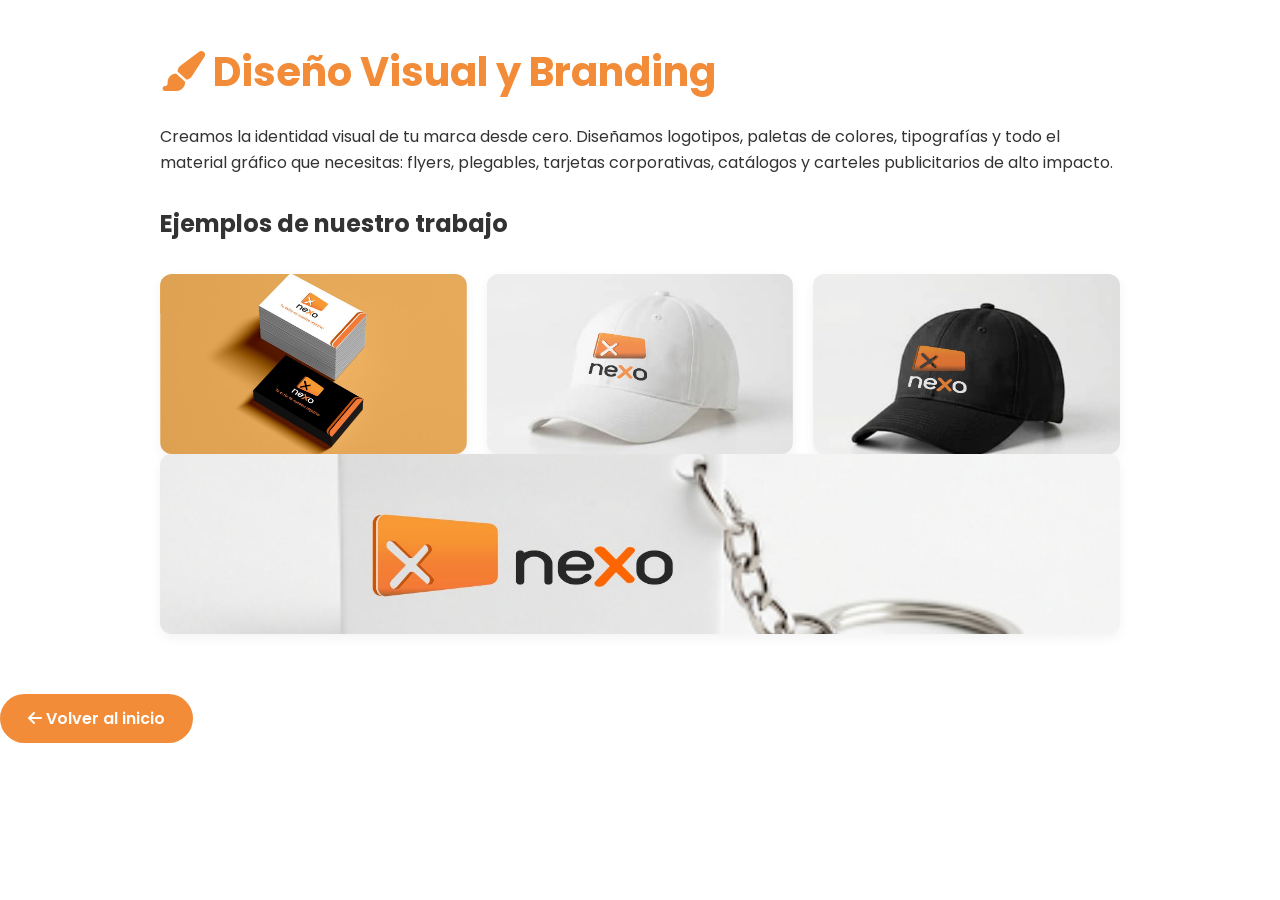
==== diseno.html @ 45d6fbaf "Actualizar diseno.html" ====
<!DOCTYPE html>
<html lang="es">
<head>
    <meta charset="UTF-8">
    <meta name="viewport" content="width=device-width, initial-scale=1.0">
    <title>Diseño Visual y Branding | NEXO</title>
    <link href="https://fonts.googleapis.com/css2?family=Poppins:wght@300;400;500;600;700&display=swap" rel="stylesheet">
    <link rel="stylesheet" href="https://cdnjs.cloudflare.com/ajax/libs/font-awesome/6.4.0/css/all.min.css">
    <style>
        :root {
            --naranja: #F28C38;
            --blanco: #fff;
            --gris-oscuro: #333;
            --gris-claro: #f4f4f4;
            --radio: 12px;
        }
        * { margin: 0; padding: 0; box-sizing: border-box; }
        body { font-family: 'Poppins', sans-serif; color: var(--gris-oscuro); background: var(--blanco); line-height: 1.6; }
        .container { max-width: 1000px; margin: auto; padding: 40px 20px; }
        h1 { color: var(--naranja); margin-bottom: 20px; font-size: 2.5rem; }
        h2 { margin: 30px 0 15px; }
        .btn { display: inline-block; padding: 12px 28px; background: var(--naranja); color: white; border-radius: 50px; font-weight: 600; text-decoration: none; margin-top: 20px; }
        .btn:hover { background: #d97706; }
        .ejemplos { display: grid; grid-template-columns: repeat(auto-fit, minmax(250px, 1fr)); gap: 20px; margin-top: 30px; }
        .ejemplo { background: var(--gris-claro); border-radius: var(--radio); overflow: hidden; box-shadow: 0 4px 12px rgba(0,0,0,0.05); }
        .ejemplo img { width: 100%; height: 180px; object-fit: cover; display: block; }
        .ejemplo p { padding: 15px; font-weight: 500; }
    </style>
</head>
<body>
    <div class="container">
        <h1><i class="fas fa-paint-brush"></i> Diseño Visual y Branding</h1>
        <p>Creamos la identidad visual de tu marca desde cero. Diseñamos logotipos, paletas de colores, tipografías y todo el material gráfico que necesitas: flyers, plegables, tarjetas corporativas, catálogos y carteles publicitarios de alto impacto.</p>
        
        <h2>Ejemplos de nuestro trabajo</h2>
        <div class="ejemplos">
            <div class="ejemplo">
                <img src="imagenes/diseno1.jpg" alt="Diseño de logotipo">
                
            </div>
            <div class="ejemplo">
                <img src="imagenes/diseno2.jpg" alt="Flyer promocional">
                
            </div>
            <div class="ejemplo">
                <img src="imagenes/diseno3.jpg" alt="Branding completo">
                
            </div>
        </div>
<div class="ejemplo">
                <img src="imagenes/diseno4.jpg" alt="Branding completo">
                
            </div>
        </div>

        
        <a href="index.html" class="btn"><i class="fas fa-arrow-left"></i> Volver al inicio</a>
    </div>
</body>
</html>
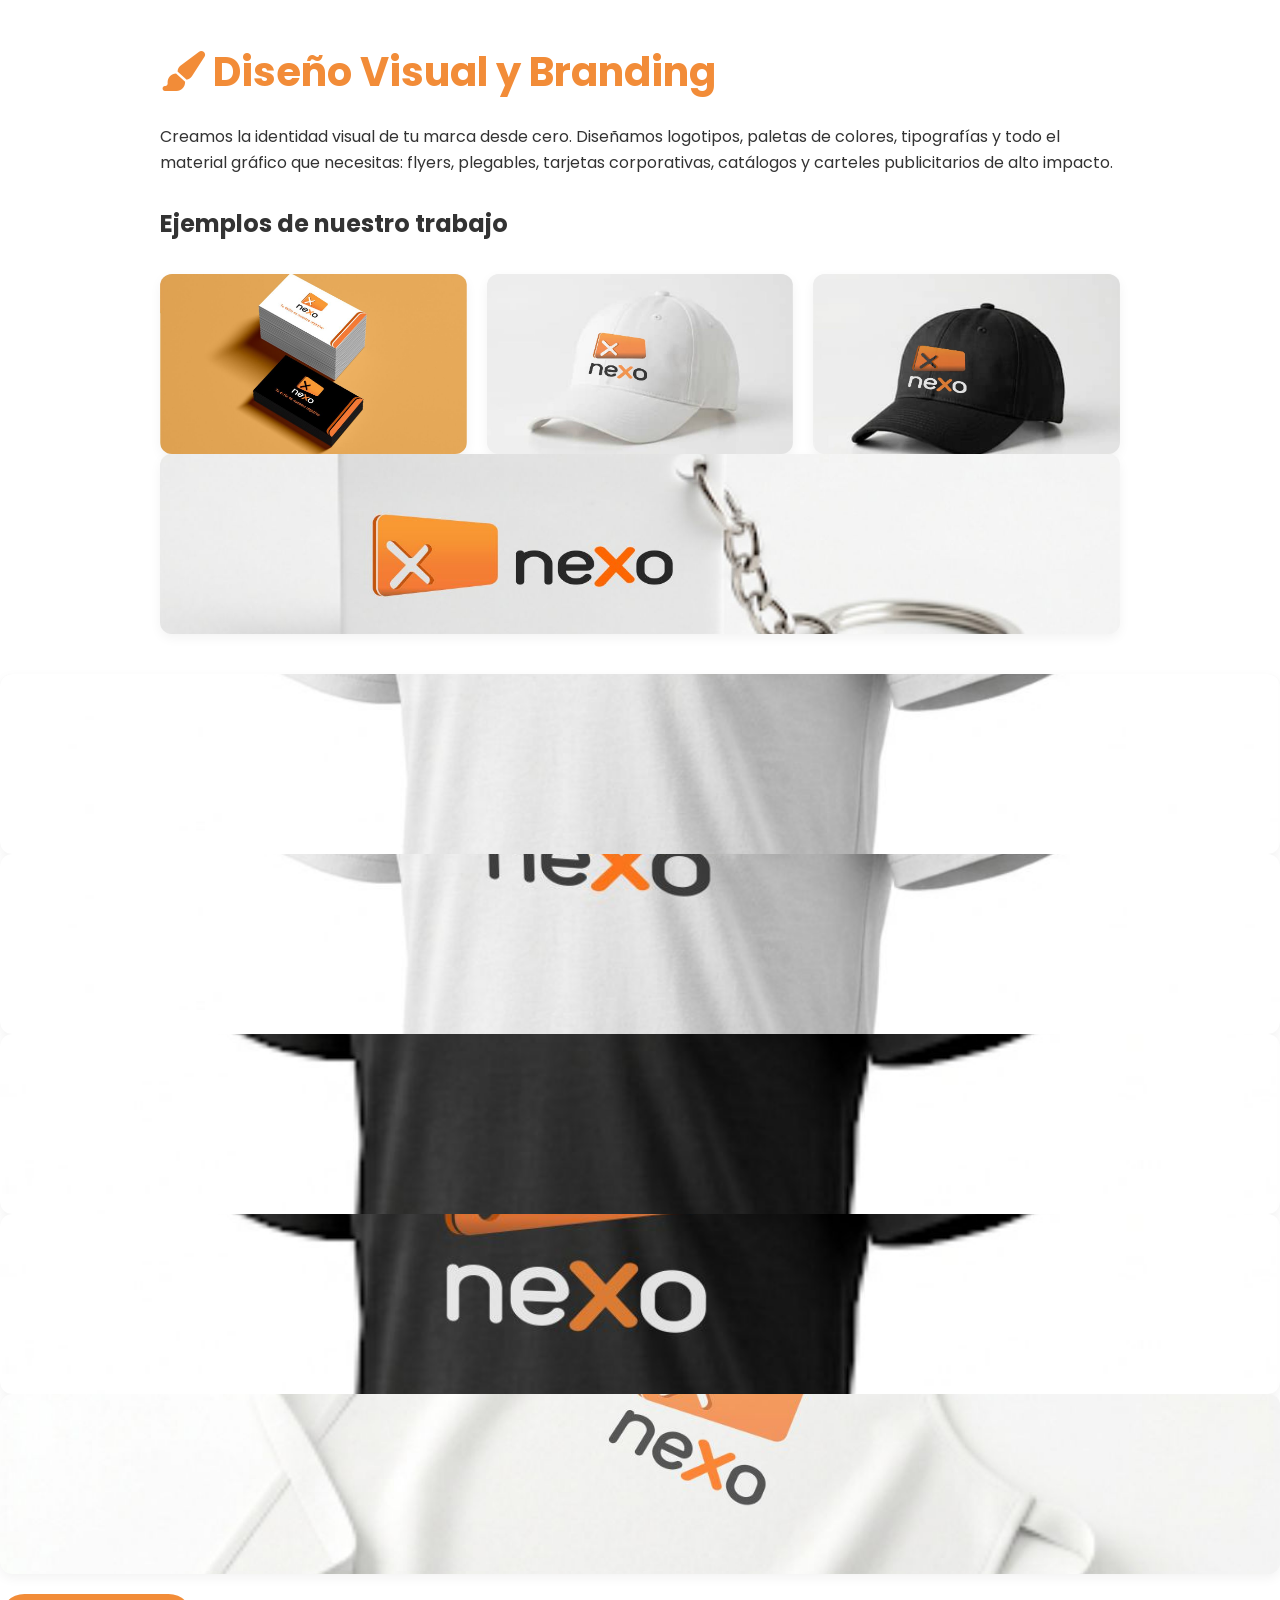
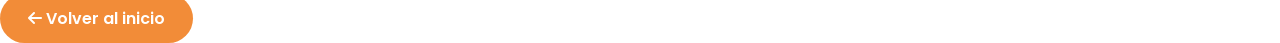
==== commit 6a636e7c: "Actualizar diseno.html" ====
--- a/diseno.html
+++ b/diseno.html
@@ -52,8 +52,38 @@
                 
             </div>
         </div>
+</div>
+<div class="ejemplo">
+                <img src="imagenes/diseno5.jpg" alt="Branding completo">
+                
+            </div>
+        </div>
+</div>
+<div class="ejemplo">
+                <img src="imagenes/diseno6.jpg" alt="Branding completo">
+                
+            </div>
+        </div>
+ </div>
+<div class="ejemplo">
+                <img src="imagenes/diseno7.jpg" alt="Branding completo">
+                
+            </div>
+        </div>       
+</div>
+<div class="ejemplo">
+                <img src="imagenes/diseno8.jpg" alt="Branding completo">
+                
+            </div>
+        </div>
+</div>
+<div class="ejemplo">
+                <img src="imagenes/diseno9.jpg" alt="Branding completo">
+                
+            </div>
+        </div>
 
-        
+
         <a href="index.html" class="btn"><i class="fas fa-arrow-left"></i> Volver al inicio</a>
     </div>
 </body>
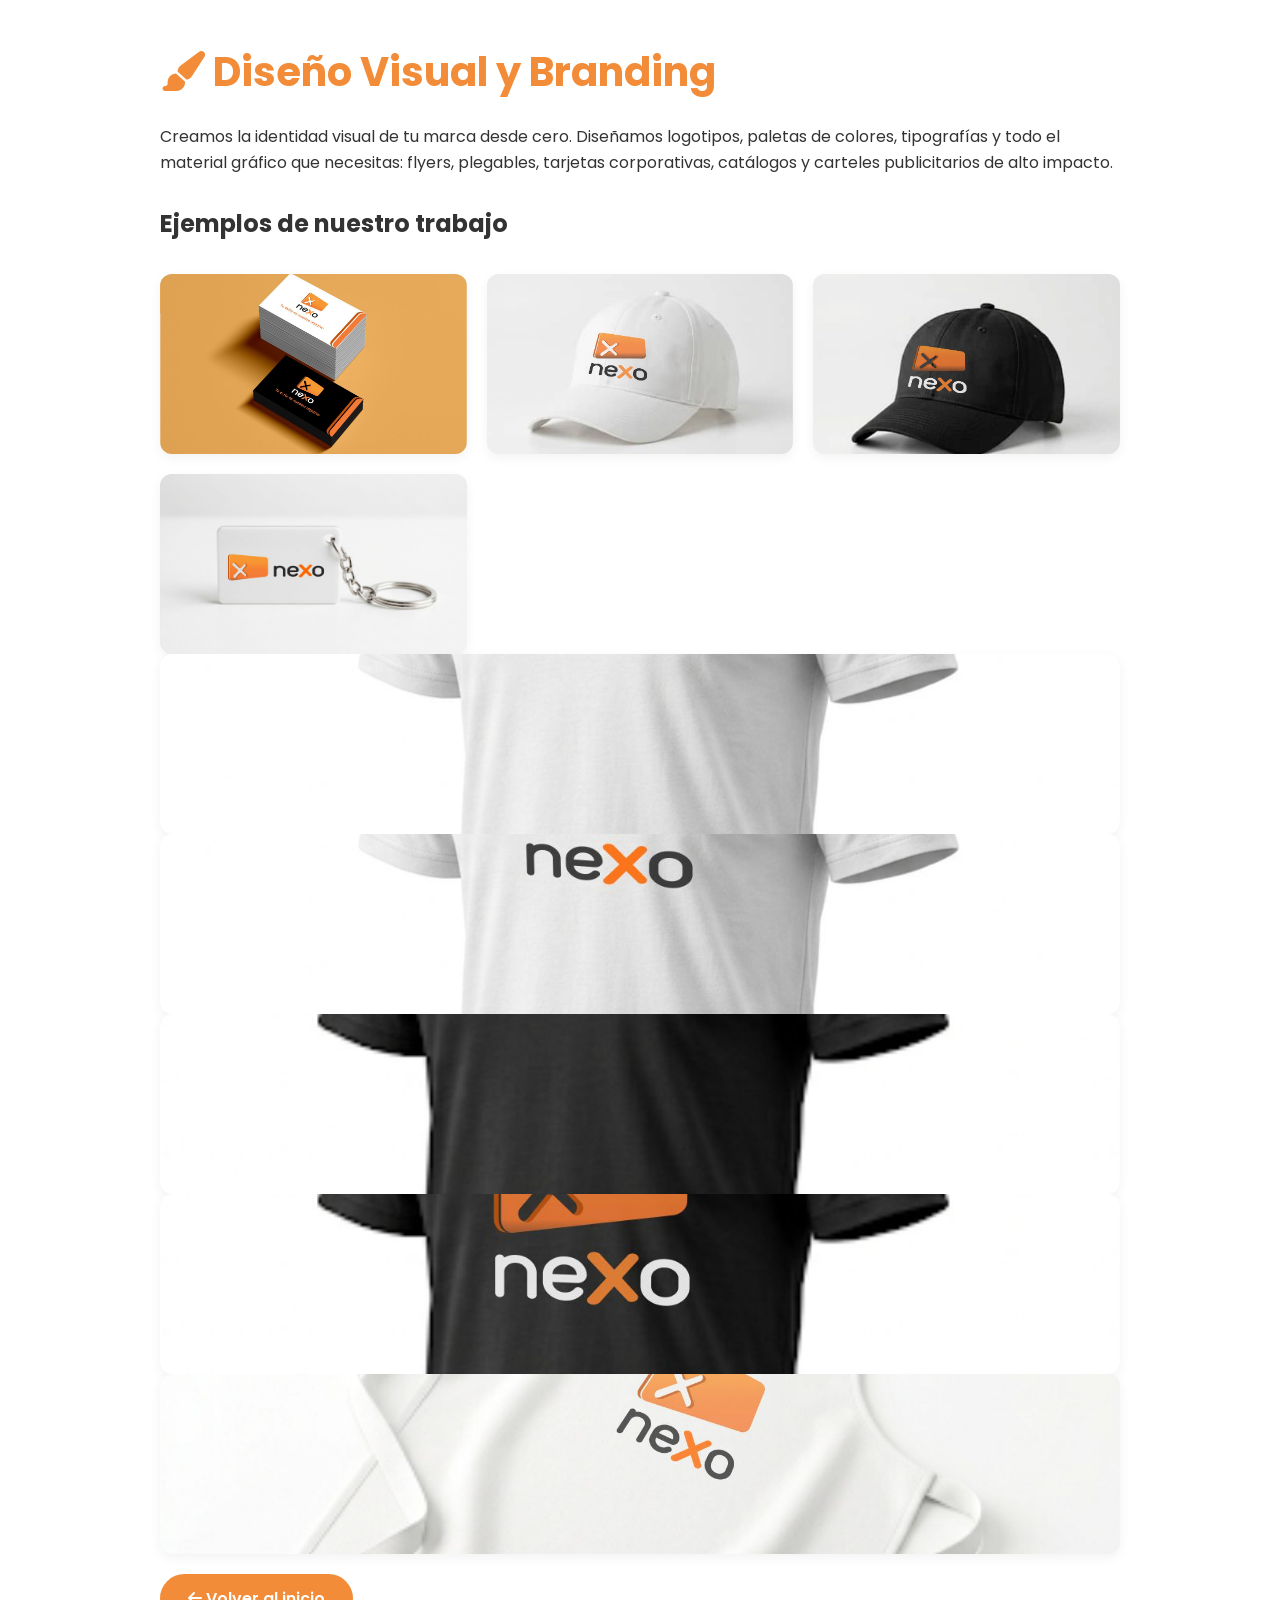
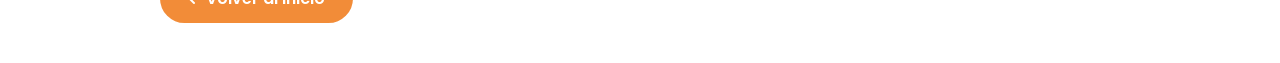
==== commit a4a7f085: "Actualizar diseno.html" ====
--- a/diseno.html
+++ b/diseno.html
@@ -46,42 +46,31 @@
                 <img src="imagenes/diseno3.jpg" alt="Branding completo">
                 
             </div>
-        </div>
 <div class="ejemplo">
                 <img src="imagenes/diseno4.jpg" alt="Branding completo">
                 
             </div>
-        </div>
 </div>
 <div class="ejemplo">
                 <img src="imagenes/diseno5.jpg" alt="Branding completo">
                 
             </div>
-        </div>
-</div>
 <div class="ejemplo">
                 <img src="imagenes/diseno6.jpg" alt="Branding completo">
                 
             </div>
-        </div>
- </div>
 <div class="ejemplo">
                 <img src="imagenes/diseno7.jpg" alt="Branding completo">
                 
             </div>
-        </div>       
-</div>
 <div class="ejemplo">
                 <img src="imagenes/diseno8.jpg" alt="Branding completo">
                 
             </div>
-        </div>
-</div>
 <div class="ejemplo">
                 <img src="imagenes/diseno9.jpg" alt="Branding completo">
                 
             </div>
-        </div>
 
 
         <a href="index.html" class="btn"><i class="fas fa-arrow-left"></i> Volver al inicio</a>
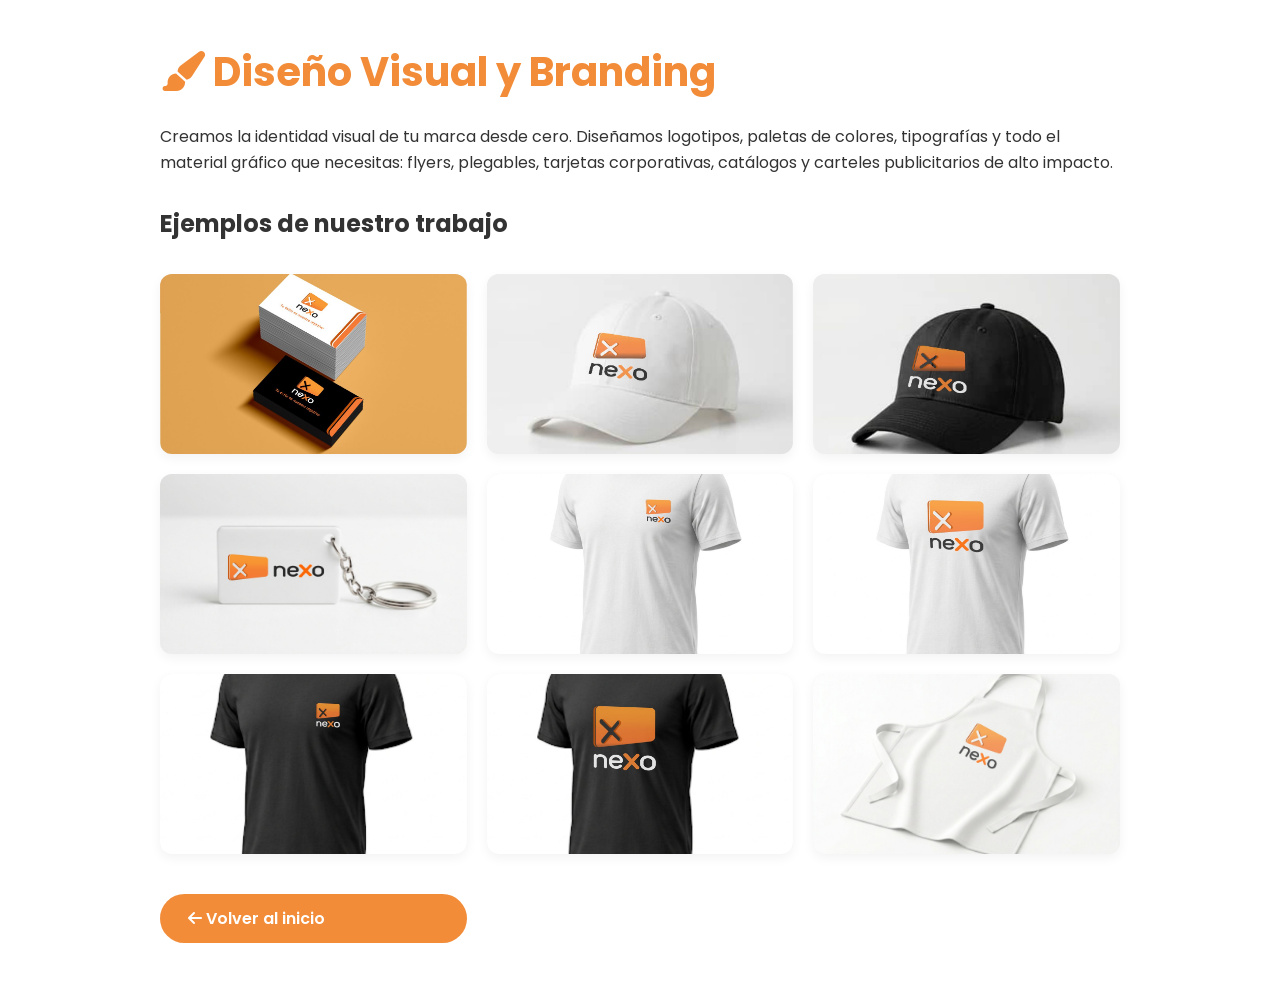
==== commit 3d4e61a8: "Actualizar diseno.html" ====
--- a/diseno.html
+++ b/diseno.html
@@ -50,7 +50,6 @@
                 <img src="imagenes/diseno4.jpg" alt="Branding completo">
                 
             </div>
-</div>
 <div class="ejemplo">
                 <img src="imagenes/diseno5.jpg" alt="Branding completo">
                 
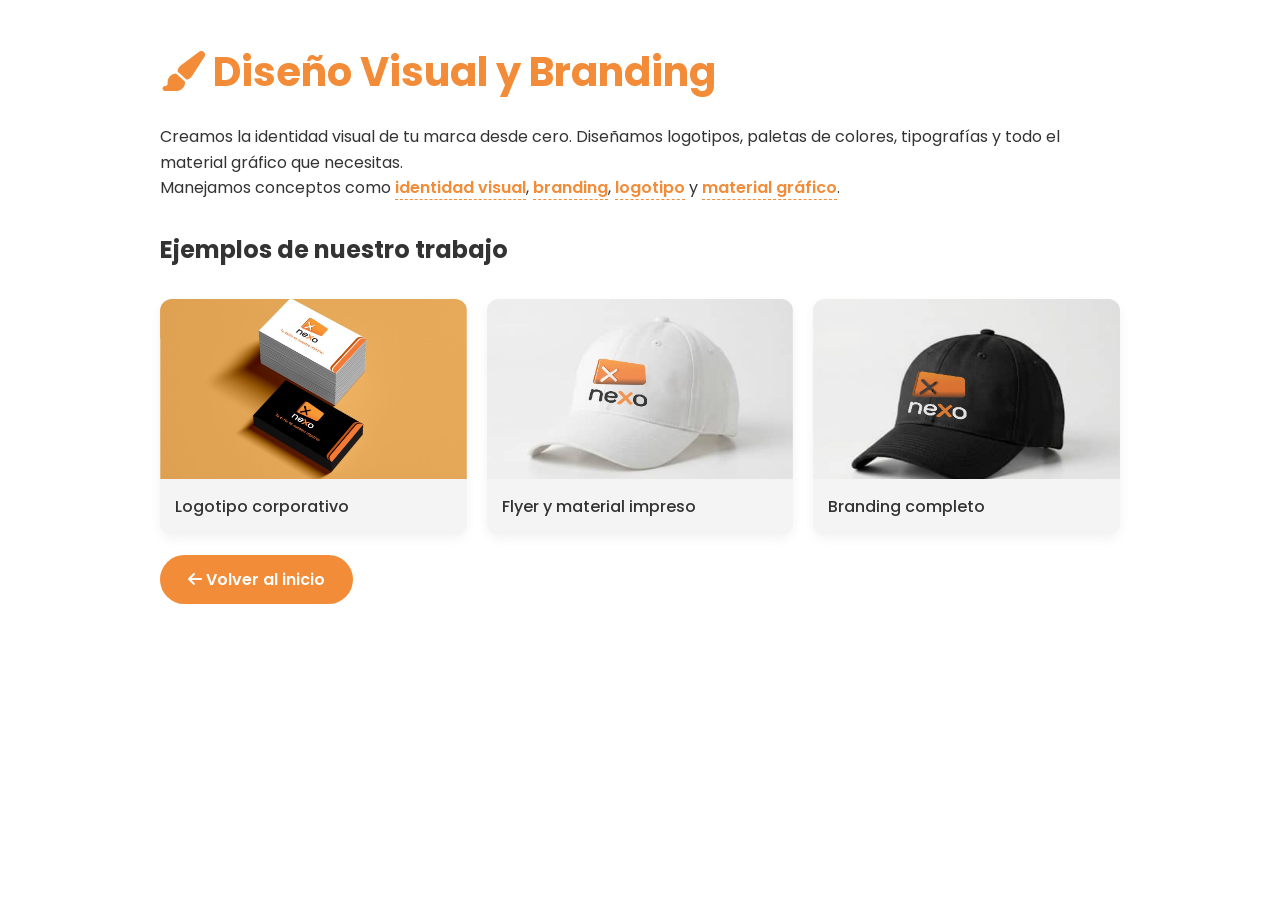
==== commit e8dea2b1: "Actualizar diseno.html" ====
--- a/diseno.html
+++ b/diseno.html
@@ -25,54 +25,90 @@
         .ejemplo { background: var(--gris-claro); border-radius: var(--radio); overflow: hidden; box-shadow: 0 4px 12px rgba(0,0,0,0.05); }
         .ejemplo img { width: 100%; height: 180px; object-fit: cover; display: block; }
         .ejemplo p { padding: 15px; font-weight: 500; }
+
+        .termino-destacado {
+            color: var(--naranja);
+            font-weight: 600;
+            cursor: pointer;
+            border-bottom: 1px dashed var(--naranja);
+            transition: 0.2s;
+        }
+        .termino-destacado:hover { opacity: 0.8; }
+
+        .modal-overlay {
+            position: fixed; top: 0; left: 0; width: 100%; height: 100%;
+            background: rgba(0,0,0,0.4); display: flex; align-items: center; justify-content: center;
+            z-index: 2000; visibility: hidden; opacity: 0; transition: 0.3s;
+        }
+        .modal-overlay.active { visibility: visible; opacity: 1; }
+        .modal {
+            background: white; border-radius: var(--radio); padding: 30px;
+            max-width: 500px; width: 90%; box-shadow: 0 20px 40px rgba(0,0,0,0.2); position: relative;
+        }
+        .modal h3 { color: var(--naranja); margin-bottom: 15px; }
+        .modal p { margin-bottom: 15px; }
+        .modal .cierre {
+            position: absolute; top: 15px; right: 15px; background: none; border: none;
+            font-size: 1.4rem; cursor: pointer; color: #999;
+        }
     </style>
 </head>
 <body>
     <div class="container">
         <h1><i class="fas fa-paint-brush"></i> Diseño Visual y Branding</h1>
-        <p>Creamos la identidad visual de tu marca desde cero. Diseñamos logotipos, paletas de colores, tipografías y todo el material gráfico que necesitas: flyers, plegables, tarjetas corporativas, catálogos y carteles publicitarios de alto impacto.</p>
+        <p>Creamos la identidad visual de tu marca desde cero. Diseñamos logotipos, paletas de colores, tipografías y todo el material gráfico que necesitas.</p>
+        <p>Manejamos conceptos como 
+            <span class="termino-destacado" data-titulo="Identidad visual" data-descripcion="Conjunto de elementos gráficos que representan tu marca (logo, colores, tipografía). Resultado: una imagen profesional y coherente en todos los canales.">identidad visual</span>, 
+            <span class="termino-destacado" data-titulo="Branding" data-descripcion="Construimos la personalidad de tu marca y la conexión emocional con tus clientes. Resultado: mayor fidelización y diferenciación.">branding</span>, 
+            <span class="termino-destacado" data-titulo="Logotipo" data-descripcion="Diseñamos el símbolo principal de tu empresa. Resultado: fácil reconocimiento y profesionalismo.">logotipo</span> y 
+            <span class="termino-destacado" data-titulo="Material gráfico" data-descripcion="Producimos flyers, plegables, tarjetas, catálogos y carteles. Resultado: comunicación impresa de alto impacto.">material gráfico</span>.
+        </p>
         
         <h2>Ejemplos de nuestro trabajo</h2>
         <div class="ejemplos">
             <div class="ejemplo">
                 <img src="imagenes/diseno1.jpg" alt="Diseño de logotipo">
-                
+                <p>Logotipo corporativo</p>
             </div>
             <div class="ejemplo">
                 <img src="imagenes/diseno2.jpg" alt="Flyer promocional">
-                
+                <p>Flyer y material impreso</p>
             </div>
             <div class="ejemplo">
                 <img src="imagenes/diseno3.jpg" alt="Branding completo">
-                
+                <p>Branding completo</p>
             </div>
-<div class="ejemplo">
-                <img src="imagenes/diseno4.jpg" alt="Branding completo">
-                
-            </div>
-<div class="ejemplo">
-                <img src="imagenes/diseno5.jpg" alt="Branding completo">
-                
-            </div>
-<div class="ejemplo">
-                <img src="imagenes/diseno6.jpg" alt="Branding completo">
-                
-            </div>
-<div class="ejemplo">
-                <img src="imagenes/diseno7.jpg" alt="Branding completo">
-                
-            </div>
-<div class="ejemplo">
-                <img src="imagenes/diseno8.jpg" alt="Branding completo">
-                
-            </div>
-<div class="ejemplo">
-                <img src="imagenes/diseno9.jpg" alt="Branding completo">
-                
-            </div>
-
-
+        </div>
+        
         <a href="index.html" class="btn"><i class="fas fa-arrow-left"></i> Volver al inicio</a>
     </div>
+
+    <div class="modal-overlay" id="modalOverlay">
+        <div class="modal">
+            <button class="cierre" id="cerrarModal">&times;</button>
+            <h3 id="modalTitulo"></h3>
+            <p id="modalDescripcion"></p>
+        </div>
+    </div>
+
+    <script>
+        const modalOverlay = document.getElementById('modalOverlay');
+        const modalTitulo = document.getElementById('modalTitulo');
+        const modalDescripcion = document.getElementById('modalDescripcion');
+        const cerrarModal = document.getElementById('cerrarModal');
+
+        document.querySelectorAll('.termino-destacado').forEach(termino => {
+            termino.addEventListener('click', () => {
+                modalTitulo.textContent = termino.dataset.titulo;
+                modalDescripcion.textContent = termino.dataset.descripcion;
+                modalOverlay.classList.add('active');
+            });
+        });
+
+        cerrarModal.addEventListener('click', () => modalOverlay.classList.remove('active'));
+        modalOverlay.addEventListener('click', (e) => {
+            if (e.target === modalOverlay) modalOverlay.classList.remove('active');
+        });
+    </script>
 </body>
 </html>
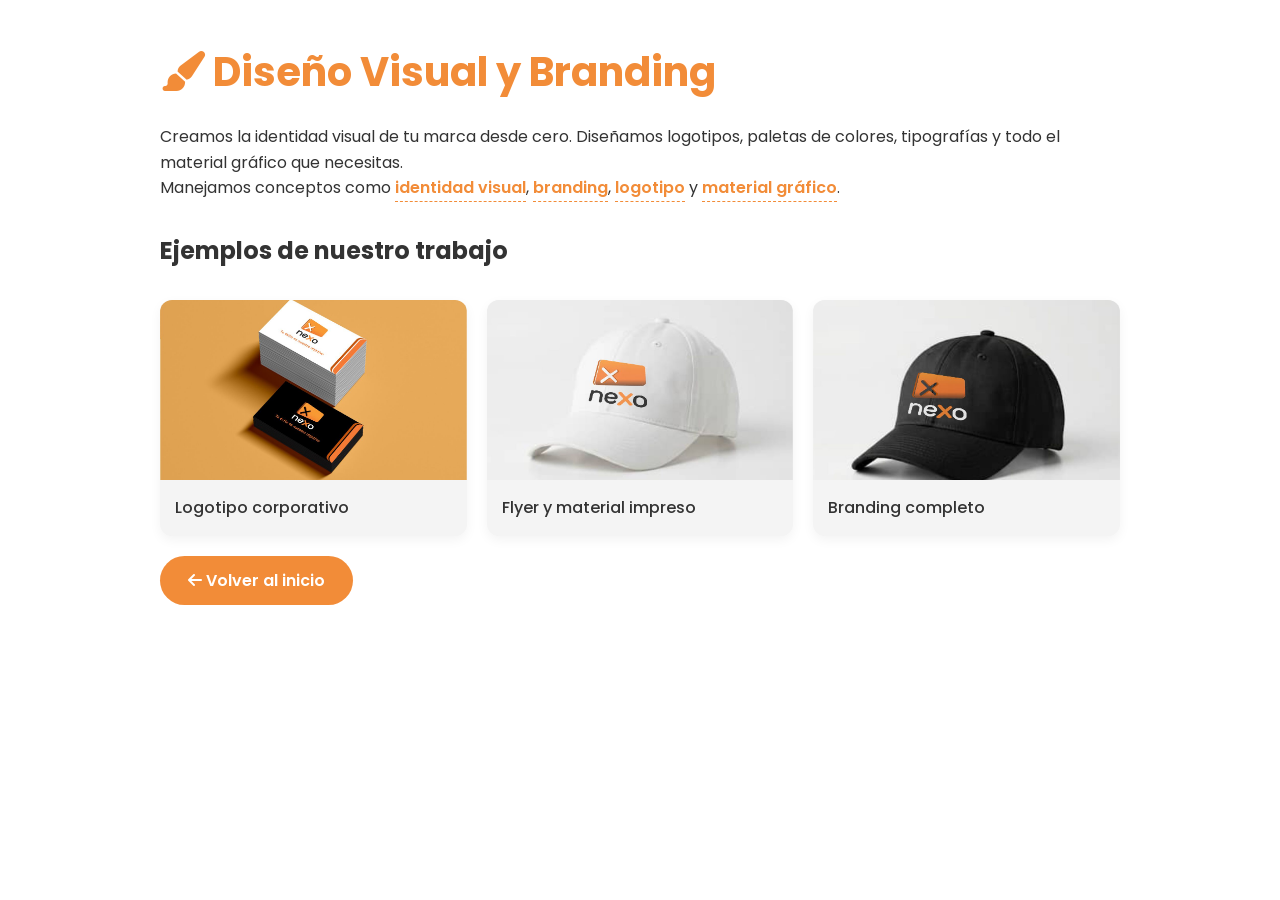
==== commit ab0d6265: "Update diseno.html" ====
--- a/diseno.html
+++ b/diseno.html
@@ -27,11 +27,9 @@
         .ejemplo p { padding: 15px; font-weight: 500; }
 
         .termino-destacado {
-            color: var(--naranja);
-            font-weight: 600;
-            cursor: pointer;
-            border-bottom: 1px dashed var(--naranja);
-            transition: 0.2s;
+            background: none; border: none; padding: 0; font: inherit;
+            color: var(--naranja); font-weight: 600; cursor: pointer;
+            border-bottom: 1px dashed var(--naranja); transition: 0.2s;
         }
         .termino-destacado:hover { opacity: 0.8; }
 
@@ -55,13 +53,13 @@
 </head>
 <body>
     <div class="container">
-        <h1><i class="fas fa-paint-brush"></i> Diseño Visual y Branding</h1>
+        <h1><i class="fas fa-paint-brush" aria-hidden="true"></i> Diseño Visual y Branding</h1>
         <p>Creamos la identidad visual de tu marca desde cero. Diseñamos logotipos, paletas de colores, tipografías y todo el material gráfico que necesitas.</p>
         <p>Manejamos conceptos como 
-            <span class="termino-destacado" data-titulo="Identidad visual" data-descripcion="Conjunto de elementos gráficos que representan tu marca (logo, colores, tipografía). Resultado: una imagen profesional y coherente en todos los canales.">identidad visual</span>, 
-            <span class="termino-destacado" data-titulo="Branding" data-descripcion="Construimos la personalidad de tu marca y la conexión emocional con tus clientes. Resultado: mayor fidelización y diferenciación.">branding</span>, 
-            <span class="termino-destacado" data-titulo="Logotipo" data-descripcion="Diseñamos el símbolo principal de tu empresa. Resultado: fácil reconocimiento y profesionalismo.">logotipo</span> y 
-            <span class="termino-destacado" data-titulo="Material gráfico" data-descripcion="Producimos flyers, plegables, tarjetas, catálogos y carteles. Resultado: comunicación impresa de alto impacto.">material gráfico</span>.
+            <button class="termino-destacado" data-titulo="Identidad visual" data-descripcion="Conjunto de elementos gráficos que representan tu marca (logo, colores, tipografía). Resultado: una imagen profesional y coherente en todos los canales.">identidad visual</button>, 
+            <button class="termino-destacado" data-titulo="Branding" data-descripcion="Construimos la personalidad de tu marca y la conexión emocional con tus clientes. Resultado: mayor fidelización y diferenciación.">branding</button>, 
+            <button class="termino-destacado" data-titulo="Logotipo" data-descripcion="Diseñamos el símbolo principal de tu empresa. Resultado: fácil reconocimiento y profesionalismo.">logotipo</button> y 
+            <button class="termino-destacado" data-titulo="Material gráfico" data-descripcion="Producimos flyers, plegables, tarjetas, catálogos y carteles. Resultado: comunicación impresa de alto impacto.">material gráfico</button>.
         </p>
         
         <h2>Ejemplos de nuestro trabajo</h2>
@@ -83,9 +81,9 @@
         <a href="index.html" class="btn"><i class="fas fa-arrow-left"></i> Volver al inicio</a>
     </div>
 
-    <div class="modal-overlay" id="modalOverlay">
+    <div class="modal-overlay" id="modalOverlay" role="dialog" aria-modal="true" aria-labelledby="modalTitulo">
         <div class="modal">
-            <button class="cierre" id="cerrarModal">&times;</button>
+            <button class="cierre" id="cerrarModal" aria-label="Cerrar">&times;</button>
             <h3 id="modalTitulo"></h3>
             <p id="modalDescripcion"></p>
         </div>
@@ -95,20 +93,31 @@
         const modalOverlay = document.getElementById('modalOverlay');
         const modalTitulo = document.getElementById('modalTitulo');
         const modalDescripcion = document.getElementById('modalDescripcion');
-        const cerrarModal = document.getElementById('cerrarModal');
+        const cerrarModalBtn = document.getElementById('cerrarModal');
+        let ultimoFoco = null;
 
-        document.querySelectorAll('.termino-destacado').forEach(termino => {
-            termino.addEventListener('click', () => {
-                modalTitulo.textContent = termino.dataset.titulo;
-                modalDescripcion.textContent = termino.dataset.descripcion;
-                modalOverlay.classList.add('active');
-            });
-        });
+        function abrirModal(boton) {
+            modalTitulo.textContent = boton.dataset.titulo;
+            modalDescripcion.textContent = boton.dataset.descripcion;
+            modalOverlay.classList.add('active');
+            ultimoFoco = boton;
+            cerrarModalBtn.focus();
+            document.body.style.overflow = 'hidden';
+        }
 
-        cerrarModal.addEventListener('click', () => modalOverlay.classList.remove('active'));
-        modalOverlay.addEventListener('click', (e) => {
-            if (e.target === modalOverlay) modalOverlay.classList.remove('active');
-        });
+        function cerrarModal() {
+            modalOverlay.classList.remove('active');
+            document.body.style.overflow = '';
+            if (ultimoFoco) {
+                ultimoFoco.focus();
+                ultimoFoco = null;
+            }
+        }
+
+        document.querySelectorAll('.termino-destacado').forEach(boton => boton.addEventListener('click', () => abrirModal(boton)));
+        cerrarModalBtn.addEventListener('click', cerrarModal);
+        modalOverlay.addEventListener('click', (e) => { if (e.target === modalOverlay) cerrarModal(); });
+        document.addEventListener('keydown', (e) => { if (e.key === 'Escape' && modalOverlay.classList.contains('active')) cerrarModal(); });
     </script>
 </body>
-</html>+</html>
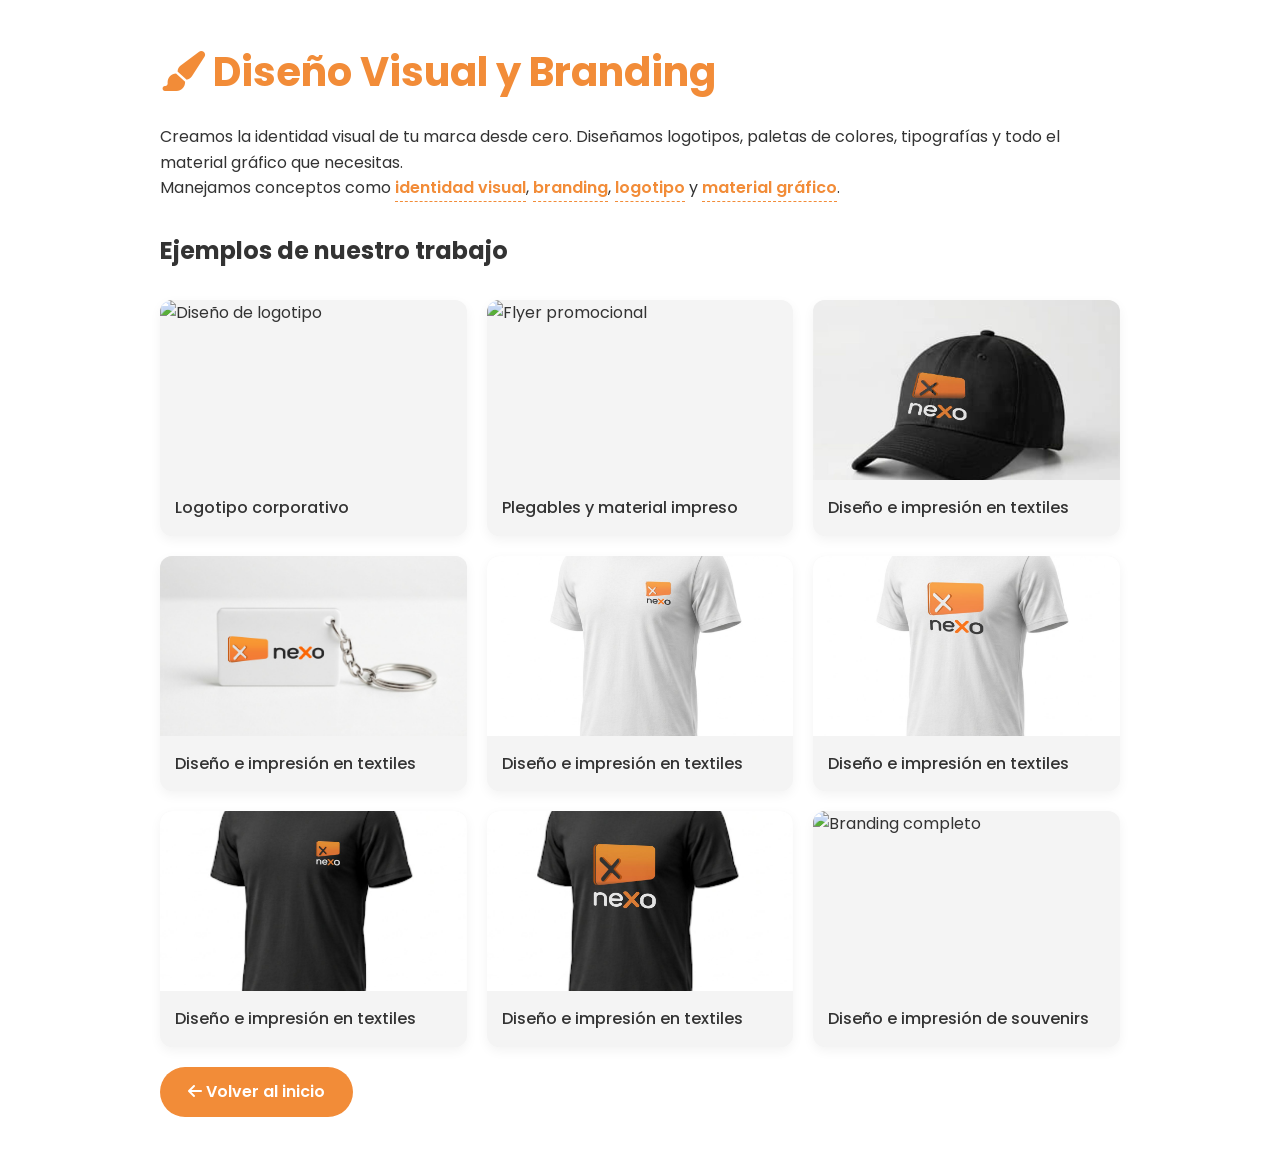
==== commit 44ca2e01: "Update diseno.html" ====
--- a/diseno.html
+++ b/diseno.html
@@ -65,17 +65,42 @@
         <h2>Ejemplos de nuestro trabajo</h2>
         <div class="ejemplos">
             <div class="ejemplo">
-                <img src="imagenes/diseno1.jpg" alt="Diseño de logotipo">
+                <img src="imagenes/disenologo.jpg" alt="Diseño de logotipo">
                 <p>Logotipo corporativo</p>
             </div>
             <div class="ejemplo">
-                <img src="imagenes/diseno2.jpg" alt="Flyer promocional">
-                <p>Flyer y material impreso</p>
+                <img src="imagenes/plegables.jpg" alt="Flyer promocional">
+                <p>Plegables y material impreso</p>
             </div>
             <div class="ejemplo">
                 <img src="imagenes/diseno3.jpg" alt="Branding completo">
-                <p>Branding completo</p>
+                <p>Diseño e impresión en textiles</p>
             </div>
+            <div class="ejemplo">
+                <img src="imagenes/diseno4.jpg" alt="Branding completo">
+                <p>Diseño e impresión en textiles</p>
+            </div>
+            <div class="ejemplo">
+                <img src="imagenes/diseno5.jpg" alt="Branding completo">
+                <p>Diseño e impresión en textiles</p>
+            </div>
+            <div class="ejemplo">
+                <img src="imagenes/diseno6.jpg" alt="Branding completo">
+                <p>Diseño e impresión en textiles</p>
+            </div>
+            <div class="ejemplo">
+                <img src="imagenes/diseno7.jpg" alt="Branding completo">
+                <p>Diseño e impresión en textiles</p>
+            </div>
+            <div class="ejemplo">
+                <img src="imagenes/diseno8.jpg" alt="Branding completo">
+                <p>Diseño e impresión en textiles</p>
+            </div>
+            <div class="ejemplo">
+                <img src="imagenes/souvenirs.jpg" alt="Branding completo">
+                <p>Diseño e impresión de souvenirs</p>
+            </div>
+            
         </div>
         
         <a href="index.html" class="btn"><i class="fas fa-arrow-left"></i> Volver al inicio</a>
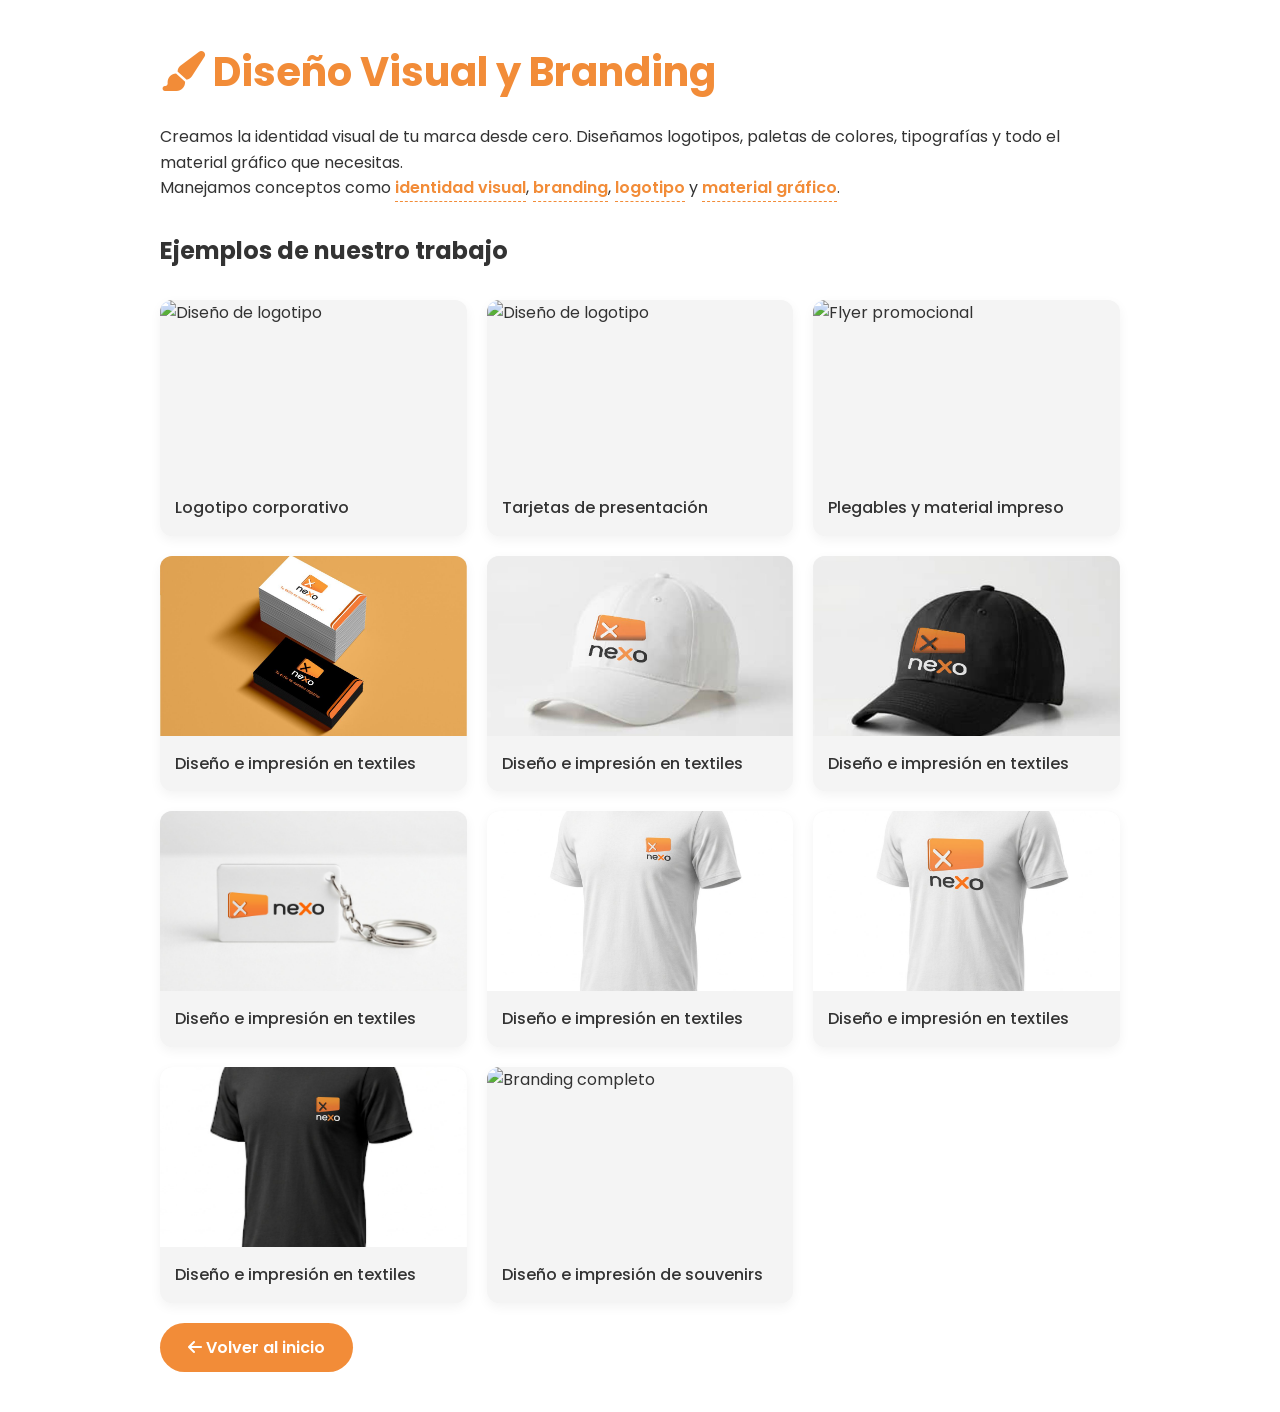
==== commit 8bb0cafc: "Update diseno.html" ====
--- a/diseno.html
+++ b/diseno.html
@@ -69,8 +69,20 @@
                 <p>Logotipo corporativo</p>
             </div>
             <div class="ejemplo">
+                <img src="imagenes/tarjetas.jpg" alt="Diseño de logotipo">
+                <p>Tarjetas de presentación</p>
+            </div>
+            <div class="ejemplo">
                 <img src="imagenes/plegables.jpg" alt="Flyer promocional">
                 <p>Plegables y material impreso</p>
+            </div>
+            <div class="ejemplo">
+                <img src="imagenes/diseno1.jpg" alt="Branding completo">
+                <p>Diseño e impresión en textiles</p>
+            </div>
+            <div class="ejemplo">
+                <img src="imagenes/diseno2.jpg" alt="Branding completo">
+                <p>Diseño e impresión en textiles</p>
             </div>
             <div class="ejemplo">
                 <img src="imagenes/diseno3.jpg" alt="Branding completo">
@@ -92,10 +104,7 @@
                 <img src="imagenes/diseno7.jpg" alt="Branding completo">
                 <p>Diseño e impresión en textiles</p>
             </div>
-            <div class="ejemplo">
-                <img src="imagenes/diseno8.jpg" alt="Branding completo">
-                <p>Diseño e impresión en textiles</p>
-            </div>
+         
             <div class="ejemplo">
                 <img src="imagenes/souvenirs.jpg" alt="Branding completo">
                 <p>Diseño e impresión de souvenirs</p>
